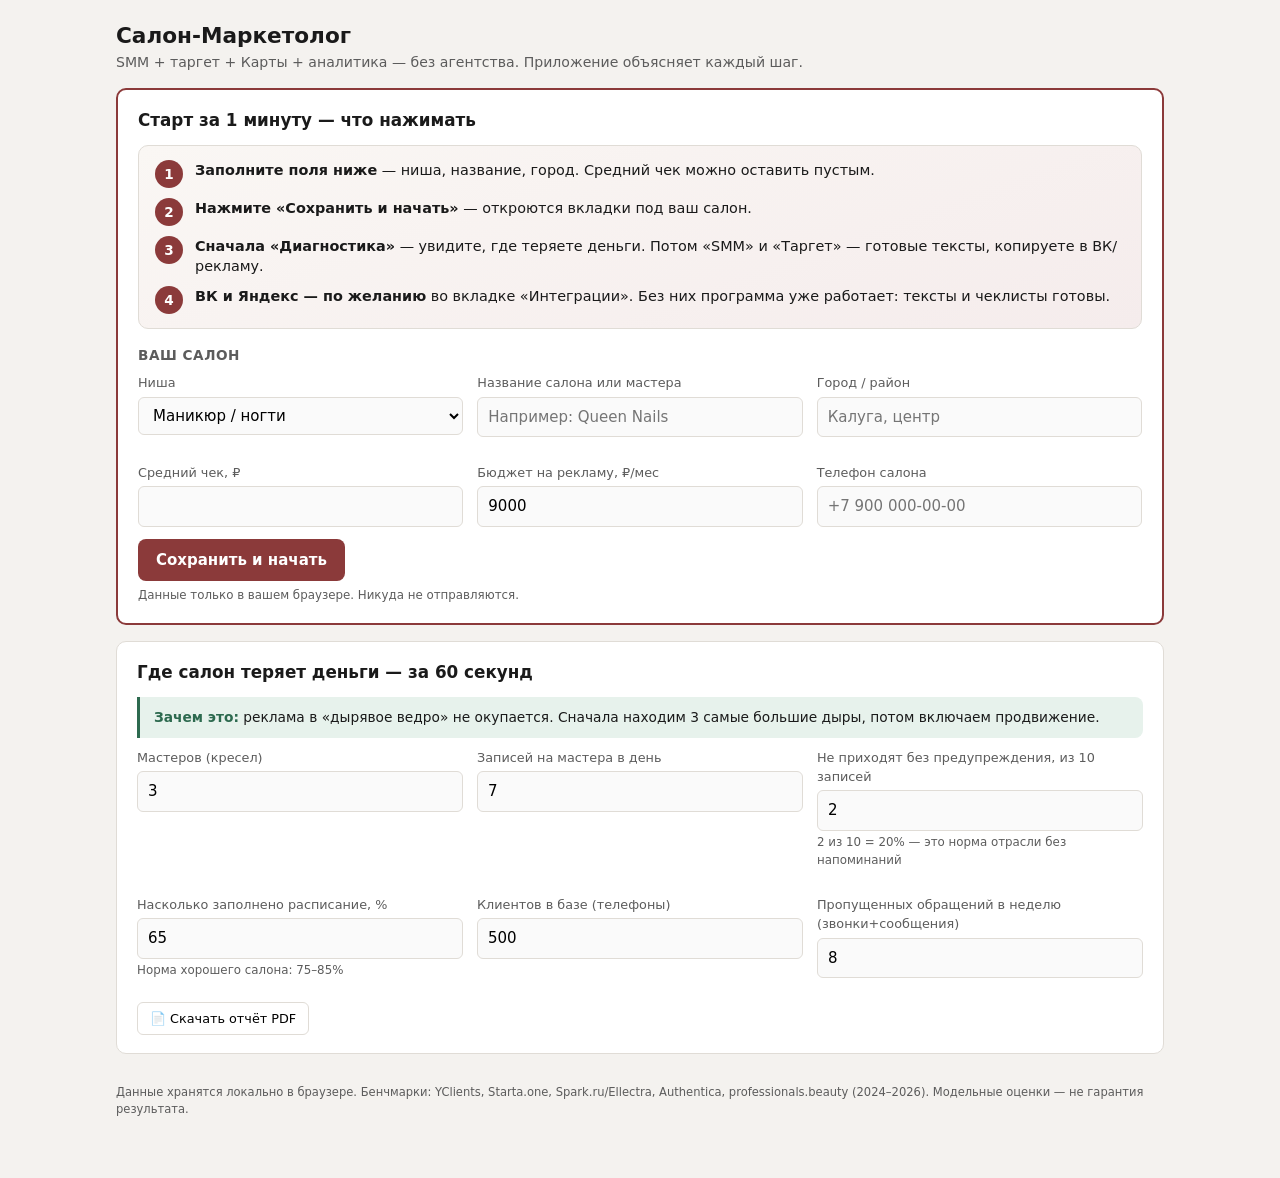
==== docs/index.html @ 790cbeb8 "docs: publish SalonMarket demo for GitHub Pages Co-authored-by: Cursor <cursoragent@cursor.com>" ====
<!DOCTYPE html>
<html lang="ru">
<head>
  <meta charset="UTF-8">
  <meta name="viewport" content="width=device-width, initial-scale=1">
  <title>Салон-Маркетолог — всё продвижение в одном месте</title>
  <link rel="stylesheet" href="styles.css">
</head>
<body>
  <div class="wrap">
    <header class="app-head">
      <h1>Салон-Маркетолог</h1>
      <div class="sub">SMM + таргет + Карты + аналитика — без агентства. Приложение объясняет каждый шаг.</div>
    </header>

    <!-- Онбординг -->
    <div class="card" id="onboarding">
      <h2>Старт за 1 минуту — что нажимать</h2>
      <div class="howto" id="howto-start">
        <div class="howto-step"><span class="howto-num">1</span><div><b>Заполните поля ниже</b> — ниша, название, город. Средний чек можно оставить пустым.</div></div>
        <div class="howto-step"><span class="howto-num">2</span><div><b>Нажмите «Сохранить и начать»</b> — откроются вкладки под ваш салон.</div></div>
        <div class="howto-step"><span class="howto-num">3</span><div><b>Сначала «Диагностика»</b> — увидите, где теряете деньги. Потом «SMM» и «Таргет» — готовые тексты, копируете в ВК/рекламу.</div></div>
        <div class="howto-step"><span class="howto-num">4</span><div><b>ВК и Яндекс — по желанию</b> во вкладке «Интеграции». Без них программа уже работает: тексты и чеклисты готовы.</div></div>
      </div>
      <h3 class="onboard-form-title">Ваш салон</h3>
      <div class="grid grid-3">
        <div class="field">
          <label for="p-niche">Ниша</label>
          <select id="p-niche"></select>
        </div>
        <div class="field">
          <label for="p-salon">Название салона или мастера</label>
          <input type="text" id="p-salon" placeholder="Например: Queen Nails">
        </div>
        <div class="field">
          <label for="p-city">Город / район</label>
          <input type="text" id="p-city" placeholder="Калуга, центр">
        </div>
        <div class="field">
          <label for="p-check">Средний чек, ₽</label>
          <input type="number" id="p-check" min="300" max="50000" step="100">
        </div>
        <div class="field">
          <label for="p-budget">Бюджет на рекламу, ₽/мес</label>
          <input type="number" id="p-budget" min="0" max="1000000" step="500" value="9000">
        </div>
        <div class="field">
          <label for="p-phone">Телефон салона</label>
          <input type="text" id="p-phone" placeholder="+7 900 000-00-00">
        </div>
      </div>
      <button class="primary" id="p-save">Сохранить и начать</button>
      <div class="hint" style="margin-top:6px">Данные только в вашем браузере. Никуда не отправляются.</div>
    </div>

    <div class="card first-tip" id="first-tip" hidden>
      <div class="howto-inline">
        <b>Что дальше:</b>
        смотрите вкладку <b>Диагностика</b> → потом <b>SMM</b> (посты) → <b>Таргет</b> (реклама).
        ВК/Яндекс подключайте во вкладке <b>Интеграции</b>, когда будете готовы.
        <button type="button" class="ghost" id="first-tip-close">Понятно</button>
      </div>
    </div>

    <div id="profile-bar" style="display:none"></div>

    <nav class="tabs" id="tabs" style="display:none">
      <button data-tab="diag" class="active">📉 Диагностика</button>
      <button data-tab="smm">📝 SMM и контент</button>
      <button data-tab="ads">🎯 Таргет и реклама</button>
      <button data-tab="local">📍 Карты и отзывы</button>
      <button data-tab="analytics">📊 Аналитика</button>
      <button data-tab="integrations">🔌 Интеграции</button>
    </nav>

    <!-- Диагностика -->
    <section class="tab-panel active" id="tab-diag">
      <div class="card">
        <h2>Где салон теряет деньги — за 60 секунд</h2>
        <div class="explain"><b>Зачем это:</b> реклама в «дырявое ведро» не окупается. Сначала находим 3 самые большие дыры, потом включаем продвижение.</div>
        <div class="grid grid-3">
          <div class="field">
            <label for="d-masters">Мастеров (кресел)</label>
            <input type="number" id="d-masters" min="1" max="50" value="3">
          </div>
          <div class="field">
            <label for="d-appts">Записей на мастера в день</label>
            <input type="number" id="d-appts" min="1" max="20" value="7">
          </div>
          <div class="field">
            <label for="d-noshow">Не приходят без предупреждения, из 10 записей</label>
            <input type="number" id="d-noshow" min="0" max="10" value="2" step="0.5">
            <div class="hint">2 из 10 = 20% — это норма отрасли без напоминаний</div>
          </div>
          <div class="field">
            <label for="d-util">Насколько заполнено расписание, %</label>
            <input type="number" id="d-util" min="20" max="100" value="65">
            <div class="hint">Норма хорошего салона: 75–85%</div>
          </div>
          <div class="field">
            <label for="d-base">Клиентов в базе (телефоны)</label>
            <input type="number" id="d-base" min="0" max="100000" value="500">
          </div>
          <div class="field">
            <label for="d-missed">Пропущенных обращений в неделю (звонки+сообщения)</label>
            <input type="number" id="d-missed" min="0" max="500" value="8">
          </div>
        </div>
        <div id="diag-result"></div>
        <button class="ghost no-print" id="pdf-diag" style="margin-top:10px">📄 Скачать отчёт PDF</button>
      </div>
    </section>

    <!-- SMM -->
    <section class="tab-panel" id="tab-smm">
      <div class="card">
        <h2>Контент-план на 14 дней — готовые тексты</h2>
        <div class="explain"><b>Как пользоваться:</b> нажмите «Сгенерировать» — получите 14 постов под вашу нишу с ценами и городом. Кнопка «Копировать» — и пост готов к публикации в ВК. Публикуйте 3–4 поста в неделю + сторис по подсказкам.</div>
        <div class="grid grid-3">
          <div class="field">
            <label for="smm-service">Услуга для акцента</label>
            <select id="smm-service"></select>
          </div>
          <div class="field">
            <label for="smm-price">Цена услуги, ₽</label>
            <input type="number" id="smm-price" min="300" step="100">
          </div>
          <div class="field" style="align-self:end">
            <button class="primary" id="smm-gen">Сгенерировать план</button>
          </div>
        </div>
        <div id="smm-plan"></div>
      </div>
      <div class="card">
        <h2>Оформление сообщества ВК — чеклист</h2>
        <div id="smm-checklist"></div>
      </div>
    </section>

    <!-- Таргет -->
    <section class="tab-panel" id="tab-ads">
      <div class="card">
        <h2>Прогноз: что даст ваш бюджет</h2>
        <div class="explain"><b>Простыми словами:</b> CPL — сколько стоит одна заявка (человек написал/позвонил). Мы делим ваш бюджет на CPL вашей ниши и получаем вилку заявок. Заявка ≠ запись: обычно записывается 50–70% написавших.</div>
        <div class="grid grid-3">
          <div class="field">
            <label for="ads-budget">Бюджет, ₽/мес</label>
            <input type="number" id="ads-budget" min="1000" step="500">
          </div>
          <div class="field">
            <label for="ads-split">Куда направить</label>
            <select id="ads-split">
              <option value="vk">Только ВК</option>
              <option value="yandex">Только Яндекс</option>
              <option value="both" selected>ВК + Яндекс (70/30)</option>
            </select>
          </div>
          <div class="field" style="align-self:end">
            <button class="primary" id="ads-calc">Посчитать прогноз</button>
          </div>
        </div>
        <div id="ads-forecast"></div>
      </div>
      <div class="card">
        <h2>Готовые объявления под вашу нишу</h2>
        <div id="ads-templates"></div>
      </div>
      <div class="card">
        <h2>UTM-метки — чтобы видеть, откуда заявки</h2>
        <div class="explain"><b>Зачем:</b> UTM — это «бирка» на ссылке. По ней в статистике видно: заявка пришла из ВК или из Яндекса. Без меток вы не узнаете, какую рекламу выключить.</div>
        <div class="grid grid-3">
          <div class="field">
            <label for="utm-url">Ссылка (сайт или группа ВК)</label>
            <input type="text" id="utm-url" placeholder="https://vk.com/vash_salon">
          </div>
          <div class="field">
            <label for="utm-source">Источник</label>
            <select id="utm-source">
              <option value="vk">vk</option>
              <option value="yandex">yandex</option>
              <option value="2gis">2gis</option>
              <option value="qr">qr (офлайн)</option>
            </select>
          </div>
          <div class="field">
            <label for="utm-campaign">Название кампании (латиницей)</label>
            <input type="text" id="utm-campaign" value="manicure_june" placeholder="manicure_june">
          </div>
        </div>
        <button class="ghost" id="utm-gen">Собрать ссылку</button>
        <div id="utm-result"></div>
      </div>
    </section>

    <!-- Локалка -->
    <section class="tab-panel" id="tab-local">
      <div class="card">
        <h2>Яндекс.Карты — главный бесплатный канал</h2>
        <div class="explain"><b>Факт:</b> клиентки ищут «маникюр рядом» на Картах чаще, чем в соцсетях. Карточка с рейтингом 4,5+ и полным прайсом даёт записи бесплатно. Отмечайте выполненное — прогресс сохраняется.</div>
        <div id="cl-yandexMaps"></div>
      </div>
      <div class="card">
        <h2>2ГИС</h2>
        <div id="cl-gis"></div>
      </div>
      <div class="card">
        <h2>Сбор отзывов — система, не разовая акция</h2>
        <div id="cl-reviews"></div>
        <h3>Готовые скрипты</h3>
        <div id="review-scripts"></div>
      </div>
    </section>

    <!-- Аналитика -->
    <section class="tab-panel" id="tab-analytics">
      <div class="card">
        <h2>Итоги недели — введите 6 цифр, получите вердикт</h2>
        <div class="explain"><b>Откуда брать цифры:</b> показы и клики — из рекламного кабинета ВК/Яндекса; заявки — сколько написали/позвонили; записи — сколько реально записались; пришли — сколько дошло.</div>
        <div class="grid grid-3">
          <div class="field">
            <label for="an-spend">Потрачено на рекламу, ₽</label>
            <input type="number" id="an-spend" min="0" value="2500">
          </div>
          <div class="field">
            <label for="an-imp">Показы</label>
            <input type="number" id="an-imp" min="0" value="20000">
          </div>
          <div class="field">
            <label for="an-clicks">Клики / переходы</label>
            <input type="number" id="an-clicks" min="0" value="120">
          </div>
          <div class="field">
            <label for="an-leads">Заявки (написали/позвонили)</label>
            <input type="number" id="an-leads" min="0" value="9">
          </div>
          <div class="field">
            <label for="an-books">Записались</label>
            <input type="number" id="an-books" min="0" value="5">
          </div>
          <div class="field">
            <label for="an-visits">Пришли (визиты)</label>
            <input type="number" id="an-visits" min="0" value="4">
          </div>
        </div>
        <button class="primary" id="an-calc">Разобрать неделю</button>
        <div id="an-result"></div>
        <button class="ghost no-print" id="pdf-analytics" style="margin-top:10px">📄 Скачать отчёт PDF</button>
      </div>
    </section>

    <!-- Интеграции -->
    <section class="tab-panel" id="tab-integrations">
      <div class="card" id="file-warn" style="display:none">
        <div class="warn-box"><b>Важно:</b> запустите <b>ЗАПУСК.bat</b> — тогда подключение рекламы работает из приложения.</div>
      </div>
      <div class="card">
        <h2>Подключите рекламу — 1 минута</h2>
        <div class="explain">Всё делается <b>здесь, в приложении</b>. Основной экран не закрывается. Войдите в свой аккаунт в маленьком окне — или вставьте ключ доступа.</div>
        <input type="hidden" id="oauth-backend" value="http://127.0.0.1:8000">
        <div class="connect-cards">
          <div class="connect-card" id="card-vk">
            <div class="connect-icon">ВК</div>
            <h3>ВКонтакте</h3>
            <p class="connect-desc">Реклама в ленте и сторис</p>
            <div id="oauth-vk-badge" class="connect-status">не подключено</div>
            <button class="primary connect-btn" id="oauth-vk-connect">Подключить ВКонтакте</button>
            <button class="ghost connect-disconnect" id="oauth-vk-disconnect">Отключить</button>
          </div>
          <div class="connect-card" id="card-yandex">
            <div class="connect-icon ya">Я</div>
            <h3>Яндекс.Директ</h3>
            <p class="connect-desc">Реклама в поиске и на сайтах</p>
            <div id="oauth-yandex-badge" class="connect-status">не подключено</div>
            <button class="primary connect-btn" id="oauth-yandex-connect">Подключить Яндекс</button>
            <button class="ghost connect-disconnect" id="oauth-yandex-disconnect">Отключить</button>
          </div>
        </div>
      </div>
      <div class="card">
        <h2>Справка по шагам</h2>
        <div class="explain">Если автоподключение не нужно — раскройте карточки ниже. Там те же действия, но вручную.</div>
        <div id="int-list"></div>
      </div>
    </section>

    <footer>
      Данные хранятся локально в браузере. Бенчмарки: YClients, Starta.one, Spark.ru/Ellectra, Authentica, professionals.beauty (2024–2026). Модельные оценки — не гарантия результата.
    </footer>
  </div>

  <div class="toast" id="toast"></div>
  <div id="print-area" class="print-only" aria-hidden="true"></div>

  <!-- Мастер подключения — клиент остаётся в приложении -->
  <div class="connect-modal" id="connect-modal" hidden>
    <div class="connect-modal-box card">
      <button class="connect-modal-close" id="connect-modal-close" type="button" aria-label="Закрыть">×</button>
      <h2 id="connect-modal-title">Подключение</h2>
      <div id="connect-modal-body">
        <div class="connect-steps" id="connect-steps"></div>
        <div class="connect-actions">
          <button class="primary" id="connect-modal-start">Открыть окно входа</button>
          <button class="ghost" id="connect-modal-key-toggle">У меня есть ключ доступа</button>
        </div>
        <div id="connect-key-form" hidden>
          <label for="connect-key-input">Вставьте ключ из кабинета (остаётесь в приложении)</label>
          <input type="password" id="connect-key-input" placeholder="Ключ доступа" autocomplete="off">
          <button class="primary" id="connect-key-save" style="margin-top:10px">Сохранить ключ</button>
        </div>
      </div>
      <div id="connect-modal-wait" hidden>
        <p><b>Ждём вход…</b> Открылось маленькое окно — войдите в аккаунт и нажмите «Разрешить».</p>
        <p class="hint">Эта страница не закрывается. Окно входа закроется само.</p>
        <button class="primary" id="connect-modal-check">Я вошёл — проверить</button>
        <button class="ghost" id="connect-modal-cancel">Отмена</button>
      </div>
      <div id="connect-modal-msg" class="warn-box" hidden></div>
    </div>
  </div>

  <script src="data.js"></script>
  <script src="app.js"></script>
</body>
</html>
---- docs/styles.css ----
:root {
  --bg: #f4f2ef;
  --card: #fff;
  --text: #1a1a1a;
  --muted: #5c5c5c;
  --line: #e0dcd6;
  --accent: #8b3a3a;
  --accent-soft: #f5ecec;
  --ok: #2d6a4f;
  --ok-soft: #e7f2ec;
  --warn: #b45309;
  --warn-soft: #fdf3e7;
  --radius: 10px;
}
* { box-sizing: border-box; }
body {
  margin: 0;
  font-family: "Segoe UI", system-ui, sans-serif;
  background: var(--bg);
  color: var(--text);
  font-size: 15px;
  line-height: 1.5;
}
.wrap { max-width: 1080px; margin: 0 auto; padding: 20px 16px 60px; }
header.app-head { margin-bottom: 14px; }
header.app-head h1 { font-size: 1.35rem; margin: 0; font-weight: 650; }
header.app-head .sub { color: var(--muted); font-size: 0.88rem; }

/* Tabs */
nav.tabs {
  display: flex;
  flex-wrap: wrap;
  gap: 6px;
  margin: 16px 0 20px;
  position: sticky;
  top: 0;
  background: var(--bg);
  padding: 8px 0;
  z-index: 5;
}
nav.tabs button {
  border: 1px solid var(--line);
  background: var(--card);
  padding: 8px 14px;
  border-radius: 999px;
  font: inherit;
  font-size: 0.85rem;
  cursor: pointer;
  color: var(--text);
}
nav.tabs button.active {
  background: var(--accent);
  color: #fff;
  border-color: var(--accent);
}
nav.tabs button:hover:not(.active) { border-color: var(--accent); }

.tab-panel { display: none; }
.tab-panel.active { display: block; }

/* Cards */
.card {
  background: var(--card);
  border: 1px solid var(--line);
  border-radius: var(--radius);
  padding: 18px 20px;
  margin-bottom: 16px;
}
.card h2 { font-size: 1.05rem; margin: 0 0 12px; font-weight: 650; }
.card h3 { font-size: 0.85rem; margin: 16px 0 8px; color: var(--muted); text-transform: uppercase; letter-spacing: 0.04em; }
.grid { display: grid; gap: 14px; }
@media (min-width: 760px) {
  .grid-2 { grid-template-columns: 1fr 1fr; }
  .grid-3 { grid-template-columns: 1fr 1fr 1fr; }
}

/* Forms */
label { display: block; font-size: 0.8rem; color: var(--muted); margin-bottom: 4px; }
.field { margin-bottom: 12px; }
input, select, textarea {
  width: 100%;
  padding: 8px 10px;
  border: 1px solid var(--line);
  border-radius: 6px;
  font: inherit;
  background: #fafafa;
}
input:focus, select:focus, textarea:focus {
  outline: 2px solid var(--accent-soft);
  border-color: var(--accent);
}
.hint { font-size: 0.74rem; color: var(--muted); margin-top: 3px; }
button.primary {
  background: var(--accent);
  color: #fff;
  border: none;
  padding: 10px 18px;
  border-radius: 8px;
  font: inherit;
  font-weight: 600;
  cursor: pointer;
}
button.primary:hover { opacity: 0.92; }
button.ghost {
  background: var(--card);
  border: 1px solid var(--line);
  padding: 6px 12px;
  border-radius: 6px;
  font: inherit;
  font-size: 0.8rem;
  cursor: pointer;
}
button.ghost:hover { border-color: var(--accent); color: var(--accent); }

/* Explain callout — «приложение объясняет» */
.explain {
  background: var(--ok-soft);
  border-left: 3px solid var(--ok);
  padding: 10px 14px;
  border-radius: 0 8px 8px 0;
  font-size: 0.86rem;
  margin: 10px 0;
}
.explain b { color: var(--ok); }
.warn-box {
  background: var(--warn-soft);
  border-left: 3px solid var(--warn);
  padding: 10px 14px;
  border-radius: 0 8px 8px 0;
  font-size: 0.86rem;
  margin: 10px 0;
}

/* Content plan */
.day-card {
  border: 1px solid var(--line);
  border-radius: 8px;
  padding: 12px 14px;
  margin-bottom: 10px;
  background: #fdfcfb;
}
.day-card .day-head {
  display: flex;
  justify-content: space-between;
  align-items: center;
  gap: 8px;
  margin-bottom: 6px;
}
.day-card .day-num { font-weight: 700; font-size: 0.9rem; }
.badge {
  font-size: 0.68rem;
  padding: 2px 8px;
  border-radius: 4px;
  background: var(--accent-soft);
  color: var(--accent);
  font-weight: 600;
  white-space: nowrap;
}
.post-text {
  white-space: pre-wrap;
  font-size: 0.88rem;
  background: #fff;
  border: 1px dashed var(--line);
  border-radius: 6px;
  padding: 10px 12px;
  margin: 8px 0;
}
.story-hint { font-size: 0.78rem; color: var(--muted); font-style: italic; }
.copy-btn { float: right; }

/* Checklists */
.check-item {
  display: flex;
  gap: 10px;
  align-items: flex-start;
  padding: 8px 0;
  border-bottom: 1px solid var(--line);
  font-size: 0.9rem;
}
.check-item:last-child { border-bottom: none; }
.check-item input[type="checkbox"] { width: auto; margin-top: 3px; accent-color: var(--ok); }
.check-item.done { color: var(--muted); text-decoration: line-through; }
.progress-line {
  height: 8px;
  background: var(--line);
  border-radius: 4px;
  overflow: hidden;
  margin: 6px 0 14px;
}
.progress-line > div { height: 100%; background: var(--ok); border-radius: 4px; transition: width 0.3s; }

/* Diagnostics rows */
.loss-row {
  display: grid;
  grid-template-columns: 1fr auto;
  gap: 4px 14px;
  padding: 12px 0;
  border-bottom: 1px solid var(--line);
}
.loss-row:last-child { border-bottom: none; }
.loss-name { font-weight: 600; font-size: 0.92rem; }
.loss-val { font-weight: 700; color: var(--accent); white-space: nowrap; }
.loss-fix { grid-column: 1 / -1; font-size: 0.8rem; color: var(--muted); }
.loss-fix a { color: var(--accent); cursor: pointer; text-decoration: underline; }

/* Metrics */
.metric-grid { display: grid; grid-template-columns: repeat(auto-fit, minmax(140px, 1fr)); gap: 10px; margin: 12px 0; }
.metric {
  background: #fdfcfb;
  border: 1px solid var(--line);
  border-radius: 8px;
  padding: 10px 12px;
  text-align: center;
}
.metric .m-val { font-size: 1.2rem; font-weight: 700; }
.metric .m-label { font-size: 0.72rem; color: var(--muted); }
.metric.bad .m-val { color: var(--accent); }
.metric.good .m-val { color: var(--ok); }

/* Integrations */
.int-card { border: 1px solid var(--line); border-radius: 8px; padding: 14px 16px; margin-bottom: 12px; }
.int-card .int-head { display: flex; justify-content: space-between; align-items: center; gap: 10px; flex-wrap: wrap; }
.int-card h4 { margin: 0; font-size: 0.98rem; }
.int-card ol { margin: 8px 0 0; padding-left: 1.3rem; font-size: 0.86rem; }
.int-card .int-what { font-size: 0.84rem; color: var(--muted); margin: 4px 0; }
.int-steps { display: none; margin-top: 8px; }
.int-card.open .int-steps { display: block; }

/* Onboarding */
#onboarding.card { border: 2px solid var(--accent); }
.onboard-form-title {
  font-size: 0.95rem;
  margin: 18px 0 10px;
  font-weight: 650;
  text-transform: none;
  letter-spacing: 0;
  color: var(--text);
}
.howto {
  display: flex;
  flex-direction: column;
  gap: 10px;
  margin: 12px 0 4px;
  padding: 14px 16px;
  background: linear-gradient(160deg, #faf7f4 0%, #f5ecec 100%);
  border-radius: 10px;
  border: 1px solid var(--line);
}
.howto-step {
  display: flex;
  gap: 12px;
  align-items: flex-start;
  font-size: 0.9rem;
  line-height: 1.4;
}
.howto-num {
  flex-shrink: 0;
  width: 28px;
  height: 28px;
  border-radius: 50%;
  background: var(--accent);
  color: #fff;
  font-size: 0.85rem;
  font-weight: 700;
  text-align: center;
  line-height: 28px;
}
.first-tip {
  border-color: var(--ok);
  background: var(--ok-soft);
  padding: 12px 16px;
}
.howto-inline {
  display: flex;
  flex-wrap: wrap;
  align-items: center;
  gap: 8px 12px;
  font-size: 0.9rem;
  margin: 0;
}
.howto-inline .ghost { margin-left: auto; }
.profile-pill {
  display: inline-block;
  background: var(--accent-soft);
  color: var(--accent);
  border-radius: 999px;
  padding: 4px 12px;
  font-size: 0.8rem;
  font-weight: 600;
  margin-right: 6px;
  margin-bottom: 6px;
}
.toast {
  position: fixed;
  bottom: 20px;
  left: 50%;
  transform: translateX(-50%);
  background: var(--text);
  color: #fff;
  padding: 10px 20px;
  border-radius: 8px;
  font-size: 0.85rem;
  opacity: 0;
  pointer-events: none;
  transition: opacity 0.25s;
  z-index: 99;
}
.toast.show { opacity: 1; }
footer { margin-top: 30px; font-size: 0.72rem; color: var(--muted); }

/* Подключение рекламы */
.connect-cards {
  display: grid;
  gap: 16px;
  margin-top: 12px;
}
@media (min-width: 640px) {
  .connect-cards { grid-template-columns: 1fr 1fr; }
}
.connect-card {
  border: 1px solid var(--line);
  border-radius: var(--radius);
  padding: 20px;
  text-align: center;
  background: #fafafa;
}
.connect-card.connected { border-color: var(--ok); background: var(--ok-soft); }
.connect-icon {
  width: 52px; height: 52px; margin: 0 auto 10px;
  border-radius: 12px; background: #4a76a8; color: #fff;
  font-weight: 700; font-size: 1.1rem; line-height: 52px;
}
.connect-icon.ya { background: #fc3f1d; }
.connect-card h3 { margin: 0 0 6px; font-size: 1.1rem; }
.connect-desc { color: var(--muted); font-size: 0.85rem; margin: 0 0 12px; }
.connect-status {
  display: inline-block; padding: 4px 12px; border-radius: 999px;
  font-size: 0.8rem; margin-bottom: 12px;
  background: var(--accent-soft); color: var(--accent);
}
.connect-status.on { background: var(--ok-soft); color: var(--ok); }
.connect-btn { width: 100%; margin-bottom: 6px; }
.connect-disconnect { font-size: 0.8rem; }

.connect-modal {
  position: fixed; inset: 0; z-index: 100;
  background: rgba(26, 26, 26, 0.55);
  display: flex; align-items: center; justify-content: center;
  padding: 16px;
}
.connect-modal[hidden] { display: none; }
.connect-modal-box {
  width: 100%; max-width: 440px; position: relative;
  margin: 0; max-height: 90vh; overflow-y: auto;
}
.connect-modal-close {
  position: absolute; top: 10px; right: 12px;
  border: none; background: none; font-size: 1.5rem;
  cursor: pointer; color: var(--muted); line-height: 1;
}
.connect-steps { margin: 12px 0 16px; }
.connect-step {
  display: flex; gap: 10px; margin-bottom: 10px; font-size: 0.9rem;
}
.connect-step-num {
  flex-shrink: 0; width: 24px; height: 24px; border-radius: 50%;
  background: var(--accent); color: #fff; font-size: 0.75rem;
  font-weight: 700; text-align: center; line-height: 24px;
}
.connect-actions { display: flex; flex-direction: column; gap: 8px; }

.print-only { display: none; }
@media print {
  body { background: #fff; }
  .no-print, nav.tabs, #onboarding, footer, .toast { display: none !important; }
  .tab-panel { display: block !important; }
  .card { break-inside: avoid; border: none; }
  .print-only { display: block; }
}
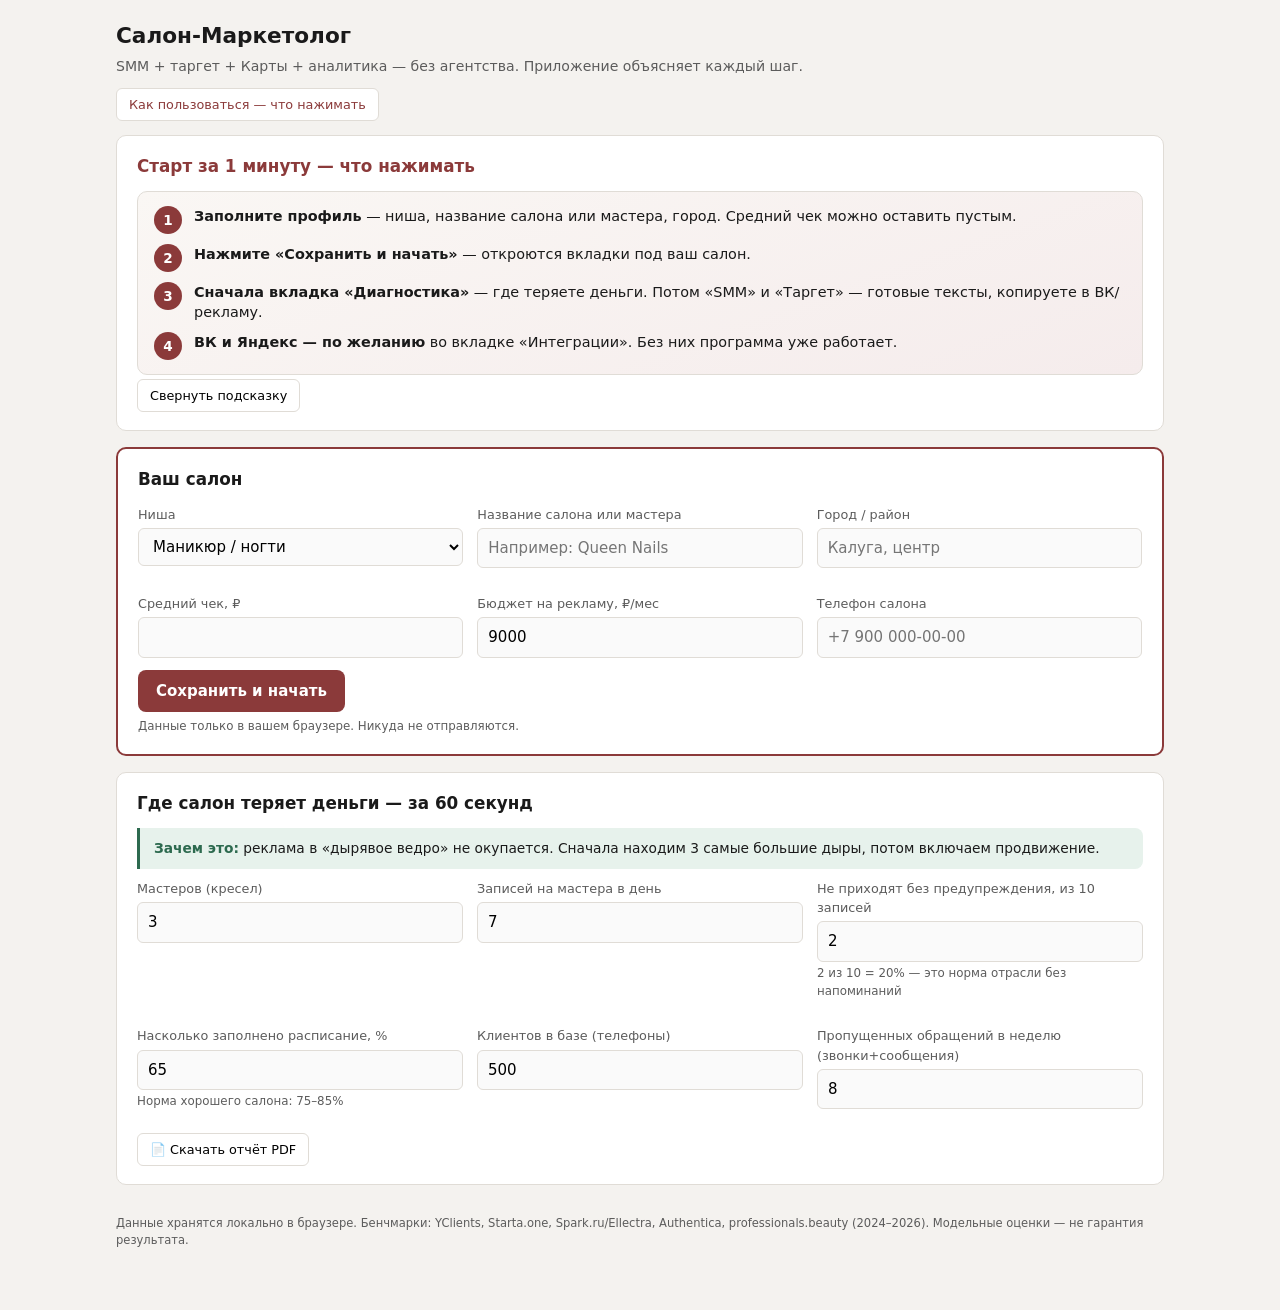
==== commit 6c50cd95: "fix(salon-marketing): always-visible «что нажимать» help panel Co-authored-by: Cursor <cursoragent@c" ====
--- a/docs/index.html
+++ b/docs/index.html
@@ -11,18 +11,24 @@
     <header class="app-head">
       <h1>Салон-Маркетолог</h1>
       <div class="sub">SMM + таргет + Карты + аналитика — без агентства. Приложение объясняет каждый шаг.</div>
+      <button type="button" class="ghost howto-toggle" id="howto-toggle">Как пользоваться — что нажимать</button>
     </header>
+
+    <!-- Всегда видно: короткое «что нажимать» (не прячется после сохранения профиля) -->
+    <div class="card howto-card" id="howto-panel">
+      <h2>Старт за 1 минуту — что нажимать</h2>
+      <div class="howto" id="howto-start">
+        <div class="howto-step"><span class="howto-num">1</span><div><b>Заполните профиль</b> — ниша, название салона или мастера, город. Средний чек можно оставить пустым.</div></div>
+        <div class="howto-step"><span class="howto-num">2</span><div><b>Нажмите «Сохранить и начать»</b> — откроются вкладки под ваш салон.</div></div>
+        <div class="howto-step"><span class="howto-num">3</span><div><b>Сначала вкладка «Диагностика»</b> — где теряете деньги. Потом «SMM» и «Таргет» — готовые тексты, копируете в ВК/рекламу.</div></div>
+        <div class="howto-step"><span class="howto-num">4</span><div><b>ВК и Яндекс — по желанию</b> во вкладке «Интеграции». Без них программа уже работает.</div></div>
+      </div>
+      <button type="button" class="ghost" id="howto-hide">Свернуть подсказку</button>
+    </div>
 
     <!-- Онбординг -->
     <div class="card" id="onboarding">
-      <h2>Старт за 1 минуту — что нажимать</h2>
-      <div class="howto" id="howto-start">
-        <div class="howto-step"><span class="howto-num">1</span><div><b>Заполните поля ниже</b> — ниша, название, город. Средний чек можно оставить пустым.</div></div>
-        <div class="howto-step"><span class="howto-num">2</span><div><b>Нажмите «Сохранить и начать»</b> — откроются вкладки под ваш салон.</div></div>
-        <div class="howto-step"><span class="howto-num">3</span><div><b>Сначала «Диагностика»</b> — увидите, где теряете деньги. Потом «SMM» и «Таргет» — готовые тексты, копируете в ВК/рекламу.</div></div>
-        <div class="howto-step"><span class="howto-num">4</span><div><b>ВК и Яндекс — по желанию</b> во вкладке «Интеграции». Без них программа уже работает: тексты и чеклисты готовы.</div></div>
-      </div>
-      <h3 class="onboard-form-title">Ваш салон</h3>
+      <h2>Ваш салон</h2>
       <div class="grid grid-3">
         <div class="field">
           <label for="p-niche">Ниша</label>
--- a/docs/styles.css
+++ b/docs/styles.css
@@ -24,7 +24,18 @@
 .wrap { max-width: 1080px; margin: 0 auto; padding: 20px 16px 60px; }
 header.app-head { margin-bottom: 14px; }
 header.app-head h1 { font-size: 1.35rem; margin: 0; font-weight: 650; }
-header.app-head .sub { color: var(--muted); font-size: 0.88rem; }
+header.app-head .sub { color: var(--muted); font-size: 0.88rem; margin: 4px 0 10px; }
+.howto-toggle {
+  font-weight: 600;
+  border-color: var(--accent);
+  color: var(--accent);
+}
+.howto-card {
+  border: 2px solid var(--accent);
+  background: linear-gradient(160deg, #fff 0%, #f5ecec 100%);
+}
+.howto-card[hidden] { display: none !important; }
+.howto-card h2 { color: var(--accent); }
 
 /* Tabs */
 nav.tabs {
